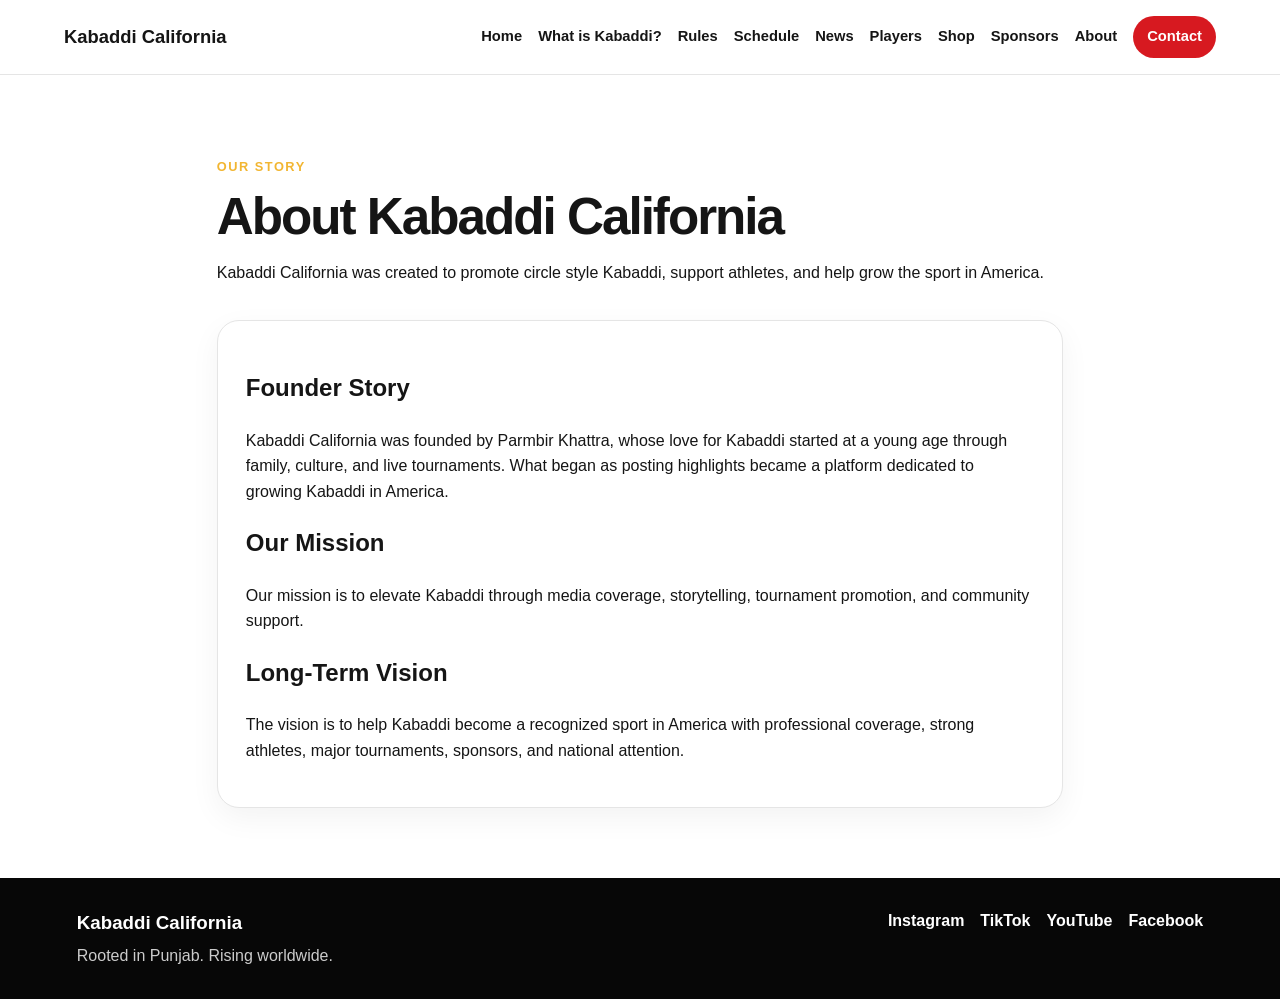
==== about.html @ e272ffc4 "Add files via upload" ====
<!DOCTYPE html>
<html lang="en">
<head>
  <meta charset="UTF-8" />
  <meta name="viewport" content="width=device-width, initial-scale=1.0" />
  <title>About | Kabaddi California</title>
  <meta name="description" content="About Kabaddi California and founder story." />
  <link rel="stylesheet" href="styles.css" />
</head>
<body>

<header class="site-header">
  <a class="logo" href="index.html">Kabaddi California</a>
  <nav>
    <a href="index.html">Home</a>
    <a href="what-is-kabaddi.html">What is Kabaddi?</a>
    <a href="rules.html">Rules</a>
    <a href="schedule.html">Schedule</a>
    <a href="news.html">News</a>
    <a href="players.html">Players</a>
    <a href="shop.html">Shop</a>
    <a href="sponsors.html">Sponsors</a>
    <a href="about.html">About</a>
    <a class="nav-button" href="contact.html">Contact</a>
  </nav>
</header>


<main class="page narrow">
  <section class="page-hero">
    <p class="eyebrow">Our Story</p>
    <h1>About Kabaddi California</h1>
    <p>Kabaddi California was created to promote circle style Kabaddi, support athletes, and help grow the sport in America.</p>
  </section>

  <section class="content">
    <h2>Founder Story</h2>
    <p>Kabaddi California was founded by Parmbir Khattra, whose love for Kabaddi started at a young age through family, culture, and live tournaments. What began as posting highlights became a platform dedicated to growing Kabaddi in America.</p>

    <h2>Our Mission</h2>
    <p>Our mission is to elevate Kabaddi through media coverage, storytelling, tournament promotion, and community support.</p>

    <h2>Long-Term Vision</h2>
    <p>The vision is to help Kabaddi become a recognized sport in America with professional coverage, strong athletes, major tournaments, sponsors, and national attention.</p>
  </section>
</main>


<footer>
  <div>
    <h3>Kabaddi California</h3>
    <p>Rooted in Punjab. Rising worldwide.</p>
  </div>
  <div class="footer-links">
    <a href="https://instagram.com/kabaddicalifornia">Instagram</a>
    <a href="#">TikTok</a>
    <a href="#">YouTube</a>
    <a href="#">Facebook</a>
  </div>
</footer>

</body>
</html>
---- styles.css ----
:root {
  --black: #070707;
  --dark: #151515;
  --white: #ffffff;
  --light: #f6f6f6;
  --muted: #666;
  --red: #d71920;
  --gold: #f2b632;
  --border: #e5e5e5;
}

* { box-sizing: border-box; }

body {
  margin: 0;
  font-family: Arial, Helvetica, sans-serif;
  color: var(--dark);
  background: var(--white);
  line-height: 1.6;
}

a { color: inherit; text-decoration: none; }

.site-header {
  position: sticky;
  top: 0;
  z-index: 10;
  background: rgba(255,255,255,.97);
  border-bottom: 1px solid var(--border);
  padding: 16px 5%;
  display: flex;
  justify-content: space-between;
  align-items: center;
}

.logo {
  font-weight: 900;
  font-size: 1.15rem;
}

nav {
  display: flex;
  align-items: center;
  gap: 16px;
  font-weight: 700;
  font-size: .92rem;
}

.nav-button {
  background: var(--red);
  color: var(--white);
  padding: 9px 14px;
  border-radius: 999px;
}

.hero {
  min-height: 76vh;
  background: linear-gradient(135deg, rgba(0,0,0,.82), rgba(30,30,30,.75)), radial-gradient(circle at top right, #d71920, transparent 35%), #111;
  color: var(--white);
  display: flex;
  align-items: center;
  padding: 80px 6%;
}

.hero-inner {
  max-width: 850px;
}

.hero h1 {
  font-size: clamp(2.5rem, 6vw, 5.5rem);
  line-height: .95;
  margin: 10px 0 20px;
  letter-spacing: -3px;
}

.hero p {
  font-size: 1.2rem;
  max-width: 720px;
}

.eyebrow {
  color: var(--gold);
  font-weight: 900;
  text-transform: uppercase;
  letter-spacing: 1.5px;
  font-size: .8rem;
}

.buttons {
  display: flex;
  gap: 14px;
  flex-wrap: wrap;
  margin-top: 28px;
}

.button {
  display: inline-block;
  border-radius: 999px;
  padding: 13px 20px;
  font-weight: 900;
}

.primary { background: var(--red); color: var(--white); }
.secondary { background: var(--white); color: var(--black); }

.section, .page {
  padding: 70px 6%;
}

.center {
  text-align: center;
  max-width: 950px;
  margin: auto;
}

.center h2,
.page-hero h1,
.section h2 {
  font-size: clamp(2rem, 4vw, 3.5rem);
  line-height: 1;
  margin: 8px 0 18px;
  letter-spacing: -2px;
}

.narrow {
  max-width: 1000px;
  margin: auto;
}

.page-hero {
  max-width: 850px;
  margin-bottom: 35px;
}

.grid {
  display: grid;
  gap: 24px;
}

.two { grid-template-columns: repeat(2, 1fr); }
.three { grid-template-columns: repeat(3, 1fr); }

.card, .content, .product-card, .player-card {
  background: var(--white);
  border: 1px solid var(--border);
  border-radius: 22px;
  padding: 28px;
  box-shadow: 0 10px 30px rgba(0,0,0,.05);
}

.card:hover {
  border-color: var(--red);
}

.feature {
  background: var(--light);
  display: grid;
  grid-template-columns: 1fr 1fr;
  gap: 40px;
  align-items: center;
}

.image-placeholder,
.product-image,
.player-photo,
.sponsor-box {
  background: var(--light);
  border: 1px dashed #aaa;
  border-radius: 18px;
  min-height: 220px;
  display: grid;
  place-items: center;
  font-weight: 900;
  color: var(--muted);
  margin-bottom: 18px;
}

.product-image,
.player-photo {
  background: #f1f1f1;
}

.price {
  color: var(--red);
  font-weight: 900;
  font-size: 1.1rem;
}

.tag {
  color: var(--red);
  font-weight: 900;
  text-transform: uppercase;
  font-size: .78rem;
}

.table-section {
  overflow-x: auto;
}

table {
  width: 100%;
  border-collapse: collapse;
  background: var(--white);
  border: 1px solid var(--border);
  border-radius: 18px;
  overflow: hidden;
}

th, td {
  padding: 17px;
  border-bottom: 1px solid var(--border);
  text-align: left;
}

th {
  background: var(--black);
  color: var(--white);
}

footer {
  background: var(--black);
  color: var(--white);
  padding: 30px 6%;
  display: flex;
  justify-content: space-between;
  gap: 20px;
  flex-wrap: wrap;
}

footer h3 {
  margin: 0;
}

footer p {
  color: #ccc;
  margin: 5px 0 0;
}

.footer-links {
  display: flex;
  gap: 16px;
  flex-wrap: wrap;
  font-weight: 700;
}

@media (max-width: 900px) {
  .site-header {
    align-items: flex-start;
    flex-direction: column;
    gap: 14px;
  }

  nav {
    flex-wrap: wrap;
  }

  .three, .two, .feature {
    grid-template-columns: 1fr;
  }

  .hero h1 {
    letter-spacing: -1.5px;
  }
}
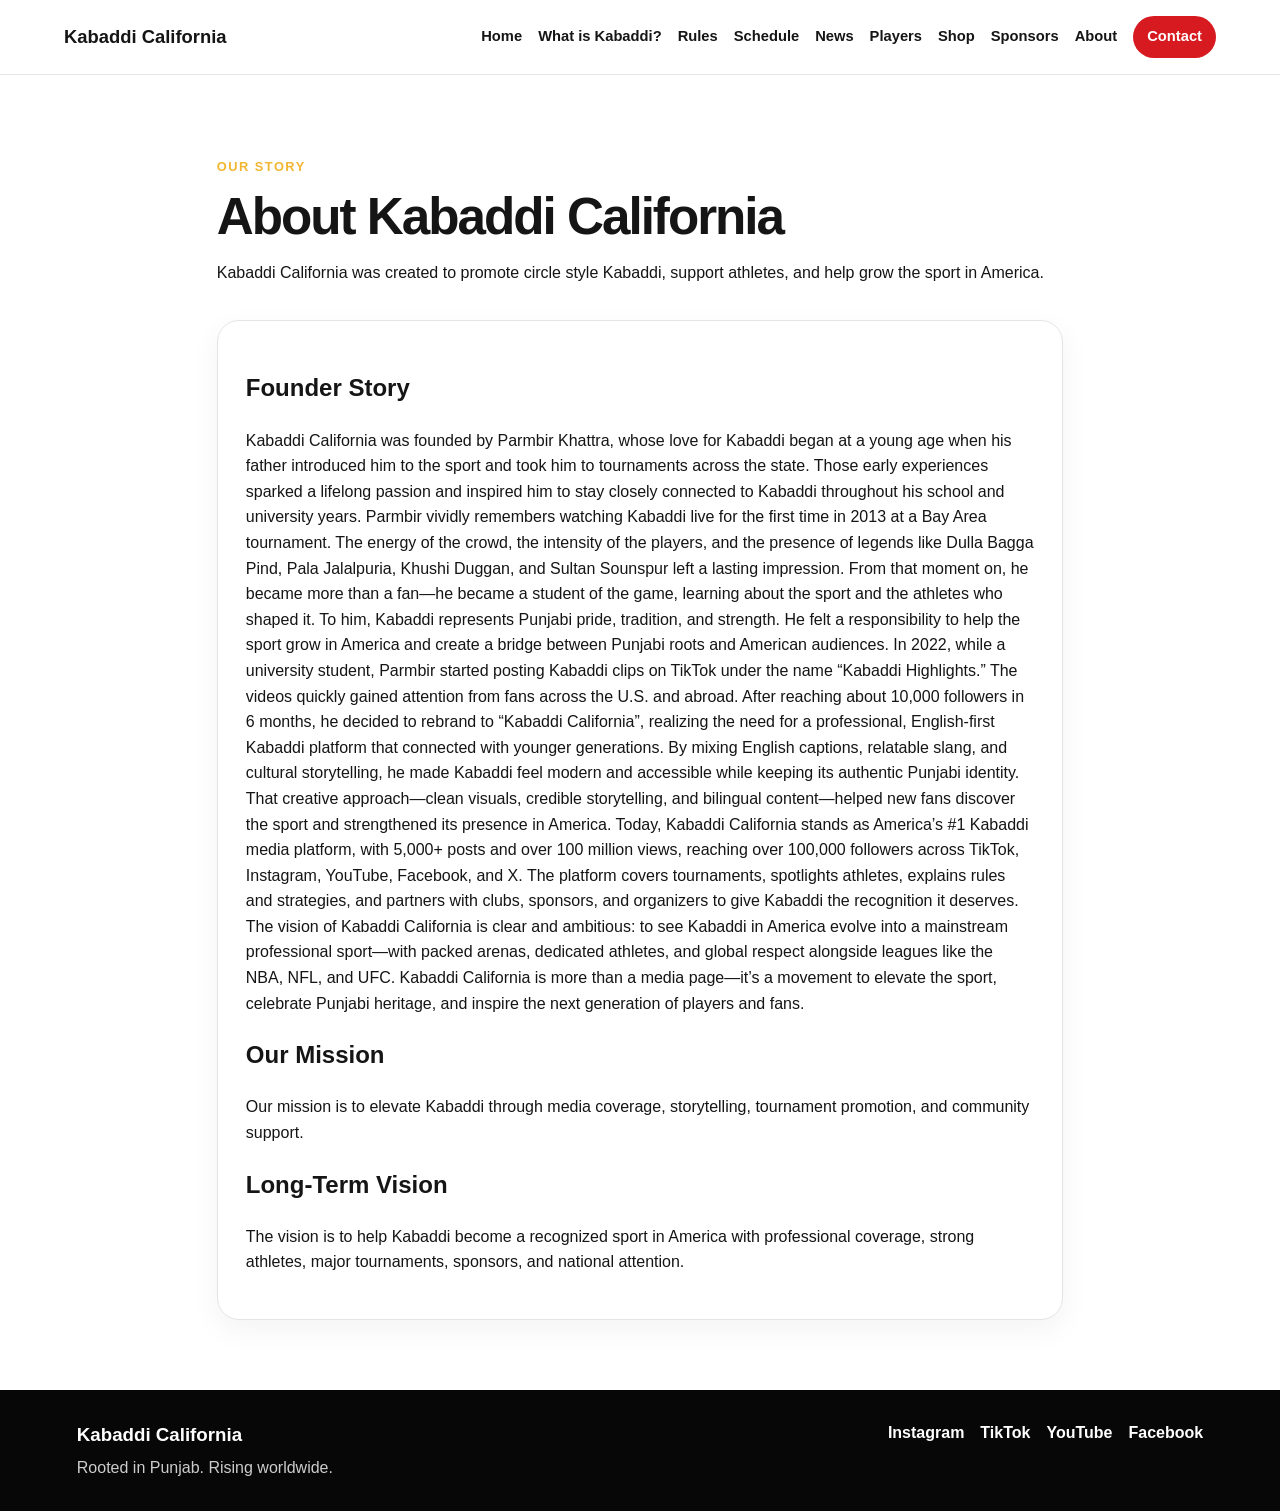
==== commit 480e46f2: "Update about.html" ====
--- a/about.html
+++ b/about.html
@@ -35,7 +35,23 @@
 
   <section class="content">
     <h2>Founder Story</h2>
-    <p>Kabaddi California was founded by Parmbir Khattra, whose love for Kabaddi started at a young age through family, culture, and live tournaments. What began as posting highlights became a platform dedicated to growing Kabaddi in America.</p>
+    <p>Kabaddi California was founded by Parmbir Khattra, whose love for Kabaddi began at a young age when his father introduced him to the sport and took him to tournaments across the state. Those early experiences sparked a lifelong passion and inspired him to stay closely connected to Kabaddi throughout his school and university years.
+
+Parmbir vividly remembers watching Kabaddi live for the first time in 2013 at a Bay Area tournament. The energy of the crowd, the intensity of the players, and the presence of legends like Dulla Bagga Pind, Pala Jalalpuria, Khushi Duggan, and Sultan Sounspur left a lasting impression. From that moment on, he became more than a fan—he became a student of the game, learning about the sport and the athletes who shaped it.
+
+To him, Kabaddi represents Punjabi pride, tradition, and strength. He felt a responsibility to help the sport grow in America and create a bridge between Punjabi roots and American audiences.
+
+In 2022, while a university student, Parmbir started posting Kabaddi clips on TikTok under the name “Kabaddi Highlights.” The videos quickly gained attention from fans across the U.S. and abroad. After reaching about 10,000 followers in 6 months, he decided to rebrand to “Kabaddi California”, realizing the need for a professional, English-first Kabaddi platform that connected with younger generations. By mixing English captions, relatable slang, and cultural storytelling, he made Kabaddi feel modern and accessible while keeping its authentic Punjabi identity.
+
+That creative approach—clean visuals, credible storytelling, and bilingual content—helped new fans discover the sport and strengthened its presence in America.
+
+Today, Kabaddi California stands as America’s #1 Kabaddi media platform, with 5,000+ posts and over 100 million views, reaching over 100,000 followers across TikTok, Instagram, YouTube, Facebook, and X. The platform covers tournaments, spotlights athletes, explains rules and strategies, and partners with clubs, sponsors, and organizers to give Kabaddi the recognition it deserves.
+
+The vision of Kabaddi California is clear and ambitious: to see Kabaddi in America evolve into a mainstream professional sport—with packed arenas, dedicated athletes, and global respect alongside leagues like the NBA, NFL, and UFC.
+
+Kabaddi California is more than a media page—it’s a movement to elevate the sport, celebrate Punjabi heritage, and inspire the next generation of players and fans.
+
+</p>
 
     <h2>Our Mission</h2>
     <p>Our mission is to elevate Kabaddi through media coverage, storytelling, tournament promotion, and community support.</p>
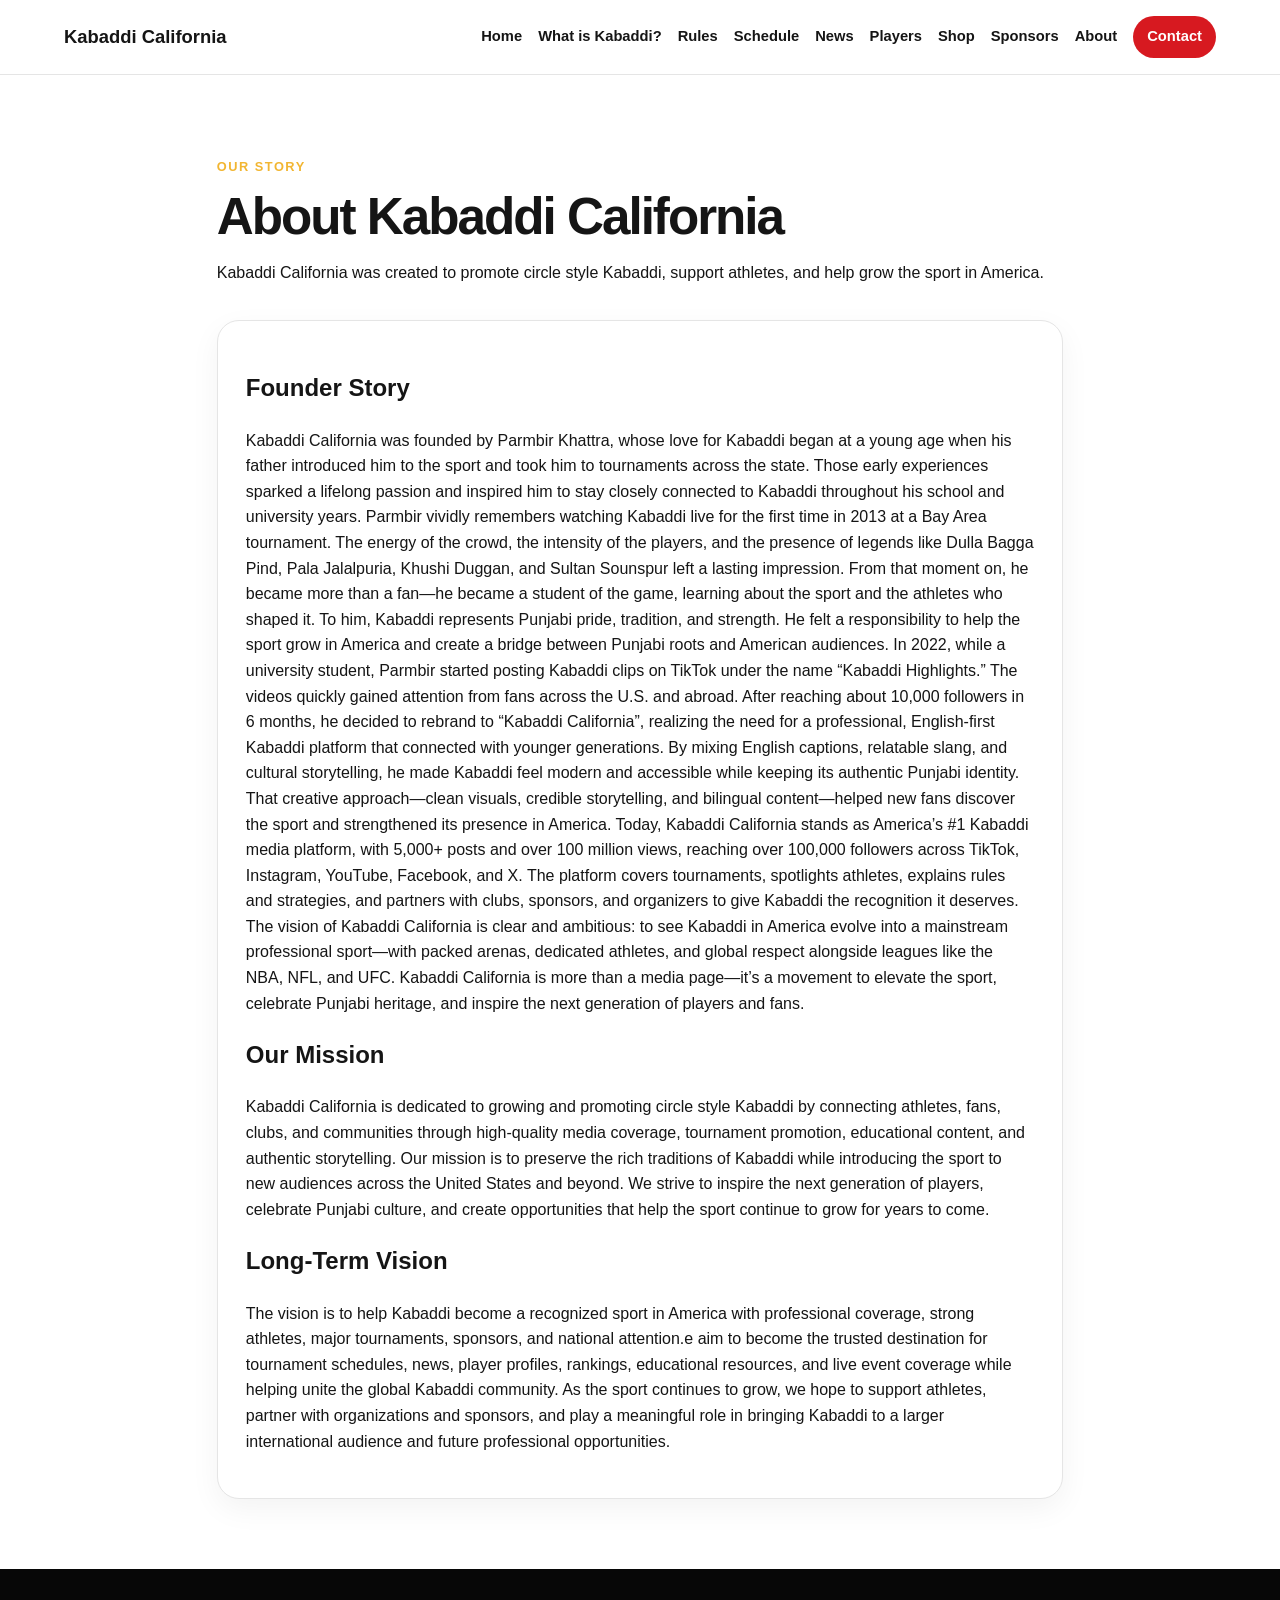
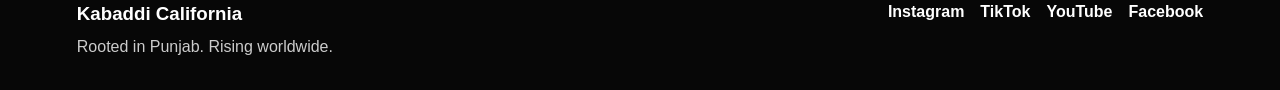
==== commit e5d66b0a: "Update about.html" ====
--- a/about.html
+++ b/about.html
@@ -54,10 +54,10 @@
 </p>
 
     <h2>Our Mission</h2>
-    <p>Our mission is to elevate Kabaddi through media coverage, storytelling, tournament promotion, and community support.</p>
+    <p>Kabaddi California is dedicated to growing and promoting circle style Kabaddi by connecting athletes, fans, clubs, and communities through high-quality media coverage, tournament promotion, educational content, and authentic storytelling. Our mission is to preserve the rich traditions of Kabaddi while introducing the sport to new audiences across the United States and beyond. We strive to inspire the next generation of players, celebrate Punjabi culture, and create opportunities that help the sport continue to grow for years to come.</p>
 
     <h2>Long-Term Vision</h2>
-    <p>The vision is to help Kabaddi become a recognized sport in America with professional coverage, strong athletes, major tournaments, sponsors, and national attention.</p>
+    <p>The vision is to help Kabaddi become a recognized sport in America with professional coverage, strong athletes, major tournaments, sponsors, and national attention.e aim to become the trusted destination for tournament schedules, news, player profiles, rankings, educational resources, and live event coverage while helping unite the global Kabaddi community. As the sport continues to grow, we hope to support athletes, partner with organizations and sponsors, and play a meaningful role in bringing Kabaddi to a larger international audience and future professional opportunities.</p>
   </section>
 </main>
 
@@ -69,9 +69,9 @@
   </div>
   <div class="footer-links">
     <a href="https://instagram.com/kabaddicalifornia">Instagram</a>
-    <a href="#">TikTok</a>
-    <a href="#">YouTube</a>
-    <a href="#">Facebook</a>
+    <a href="https://www.tiktok.com/@kabaddicalifornia">TikTok</a>
+    <a href="https://www.youtube.com/@KabaddiCalifornia-cs3pr">YouTube</a>
+    <a href="https://www.facebook.com/p/Kabaddi-California-61554864886924/">Facebook</a>
   </div>
 </footer>
 
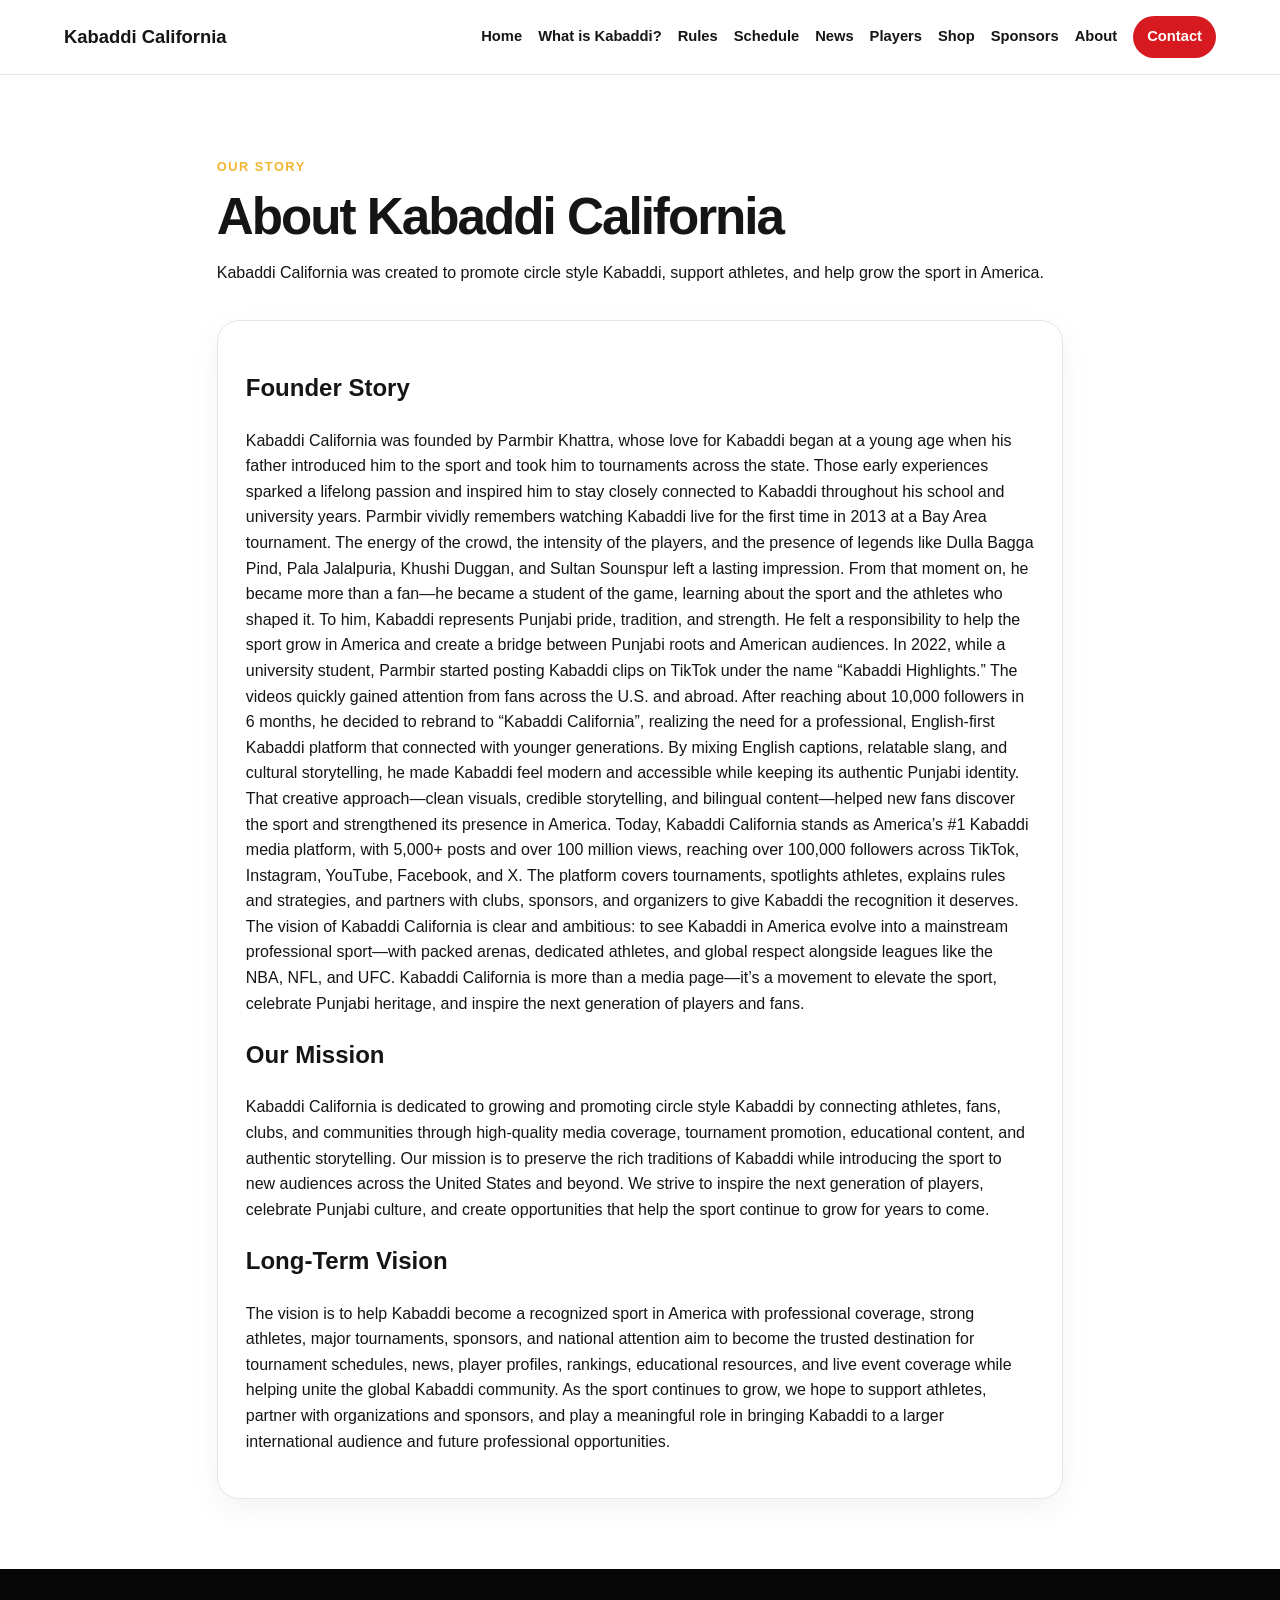
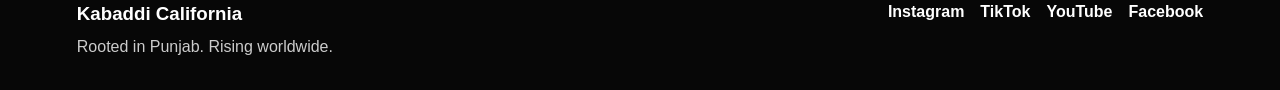
==== commit 6460f406: "Update about.html" ====
--- a/about.html
+++ b/about.html
@@ -57,7 +57,7 @@
     <p>Kabaddi California is dedicated to growing and promoting circle style Kabaddi by connecting athletes, fans, clubs, and communities through high-quality media coverage, tournament promotion, educational content, and authentic storytelling. Our mission is to preserve the rich traditions of Kabaddi while introducing the sport to new audiences across the United States and beyond. We strive to inspire the next generation of players, celebrate Punjabi culture, and create opportunities that help the sport continue to grow for years to come.</p>
 
     <h2>Long-Term Vision</h2>
-    <p>The vision is to help Kabaddi become a recognized sport in America with professional coverage, strong athletes, major tournaments, sponsors, and national attention.e aim to become the trusted destination for tournament schedules, news, player profiles, rankings, educational resources, and live event coverage while helping unite the global Kabaddi community. As the sport continues to grow, we hope to support athletes, partner with organizations and sponsors, and play a meaningful role in bringing Kabaddi to a larger international audience and future professional opportunities.</p>
+    <p>The vision is to help Kabaddi become a recognized sport in America with professional coverage, strong athletes, major tournaments, sponsors, and national attention aim to become the trusted destination for tournament schedules, news, player profiles, rankings, educational resources, and live event coverage while helping unite the global Kabaddi community. As the sport continues to grow, we hope to support athletes, partner with organizations and sponsors, and play a meaningful role in bringing Kabaddi to a larger international audience and future professional opportunities.</p>
   </section>
 </main>
 
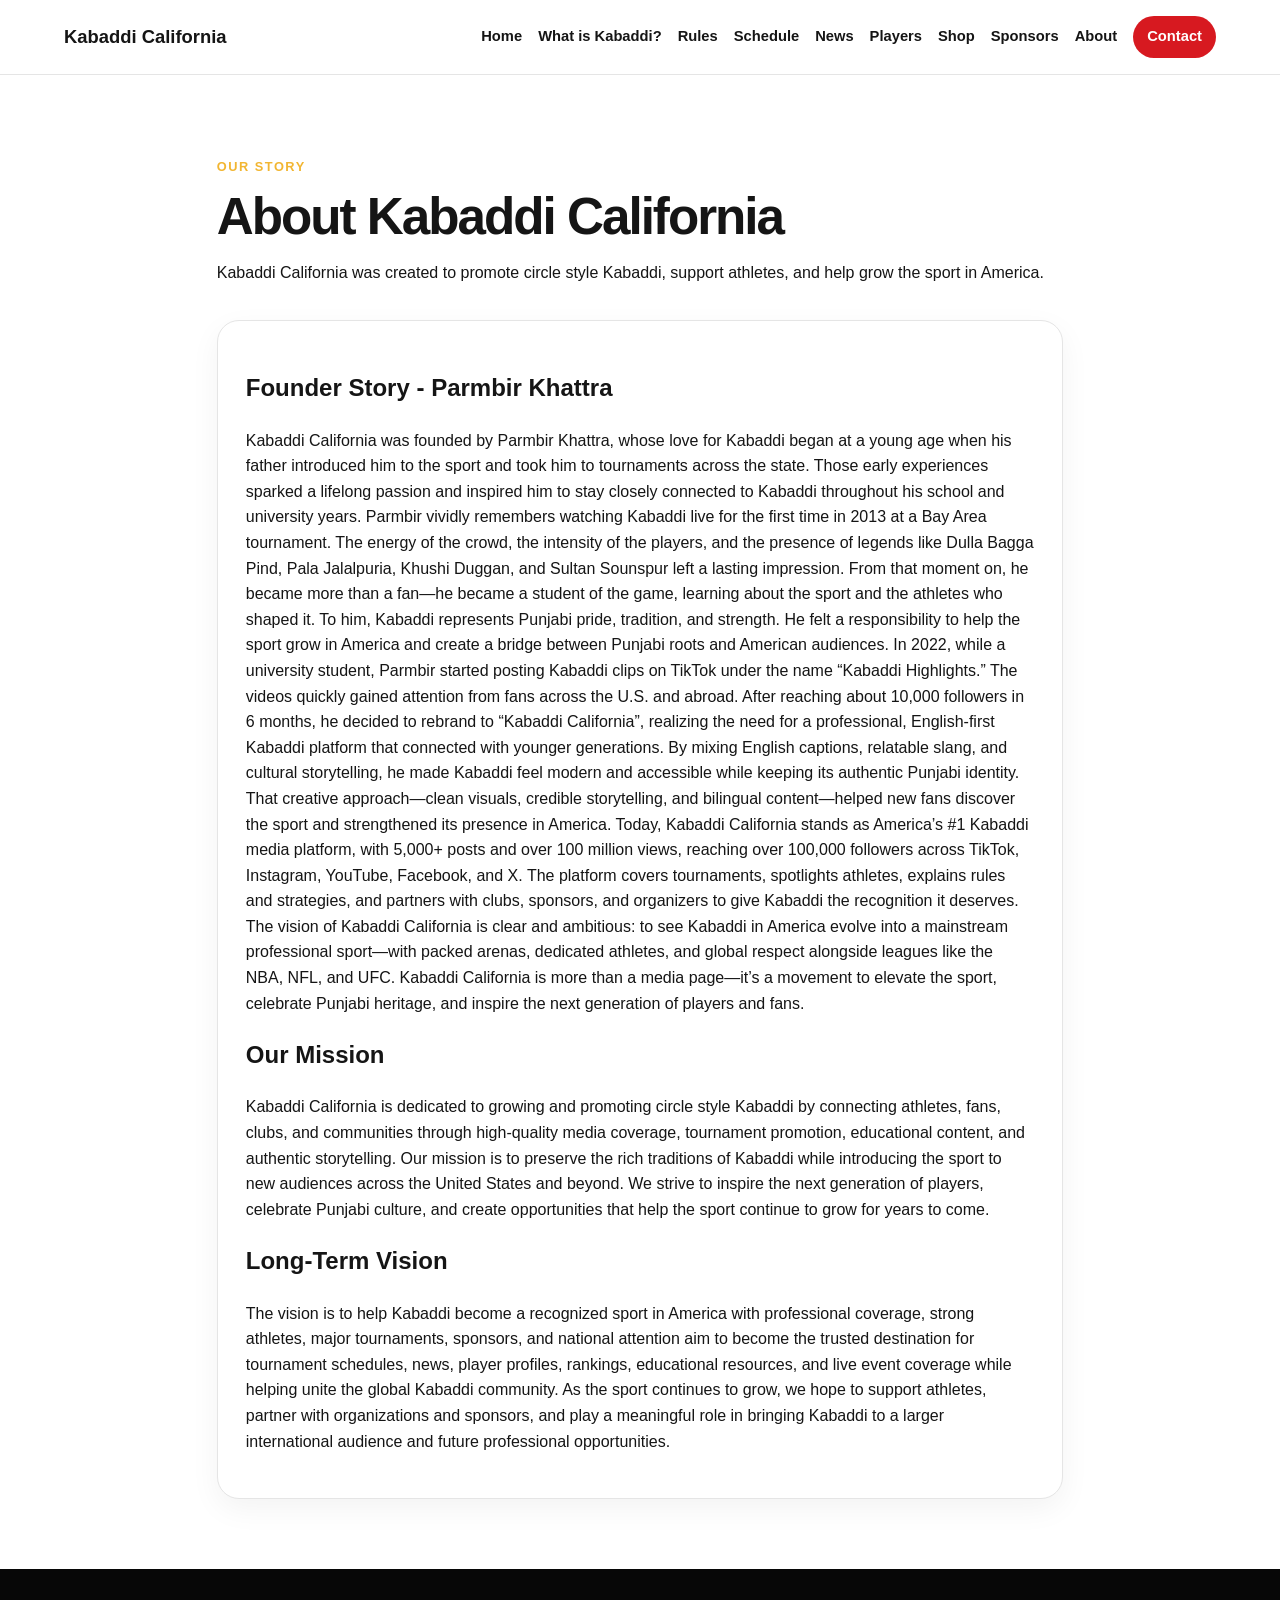
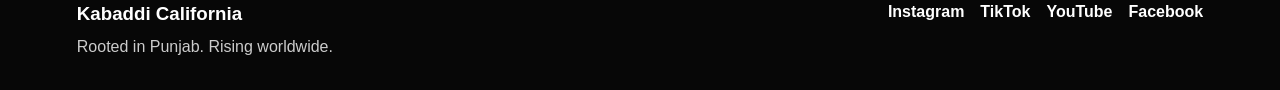
==== commit f86d408b: "Update about.html" ====
--- a/about.html
+++ b/about.html
@@ -34,7 +34,7 @@
   </section>
 
   <section class="content">
-    <h2>Founder Story</h2>
+    <h2>Founder Story - Parmbir Khattra</h2>
     <p>Kabaddi California was founded by Parmbir Khattra, whose love for Kabaddi began at a young age when his father introduced him to the sport and took him to tournaments across the state. Those early experiences sparked a lifelong passion and inspired him to stay closely connected to Kabaddi throughout his school and university years.
 
 Parmbir vividly remembers watching Kabaddi live for the first time in 2013 at a Bay Area tournament. The energy of the crowd, the intensity of the players, and the presence of legends like Dulla Bagga Pind, Pala Jalalpuria, Khushi Duggan, and Sultan Sounspur left a lasting impression. From that moment on, he became more than a fan—he became a student of the game, learning about the sport and the athletes who shaped it.
